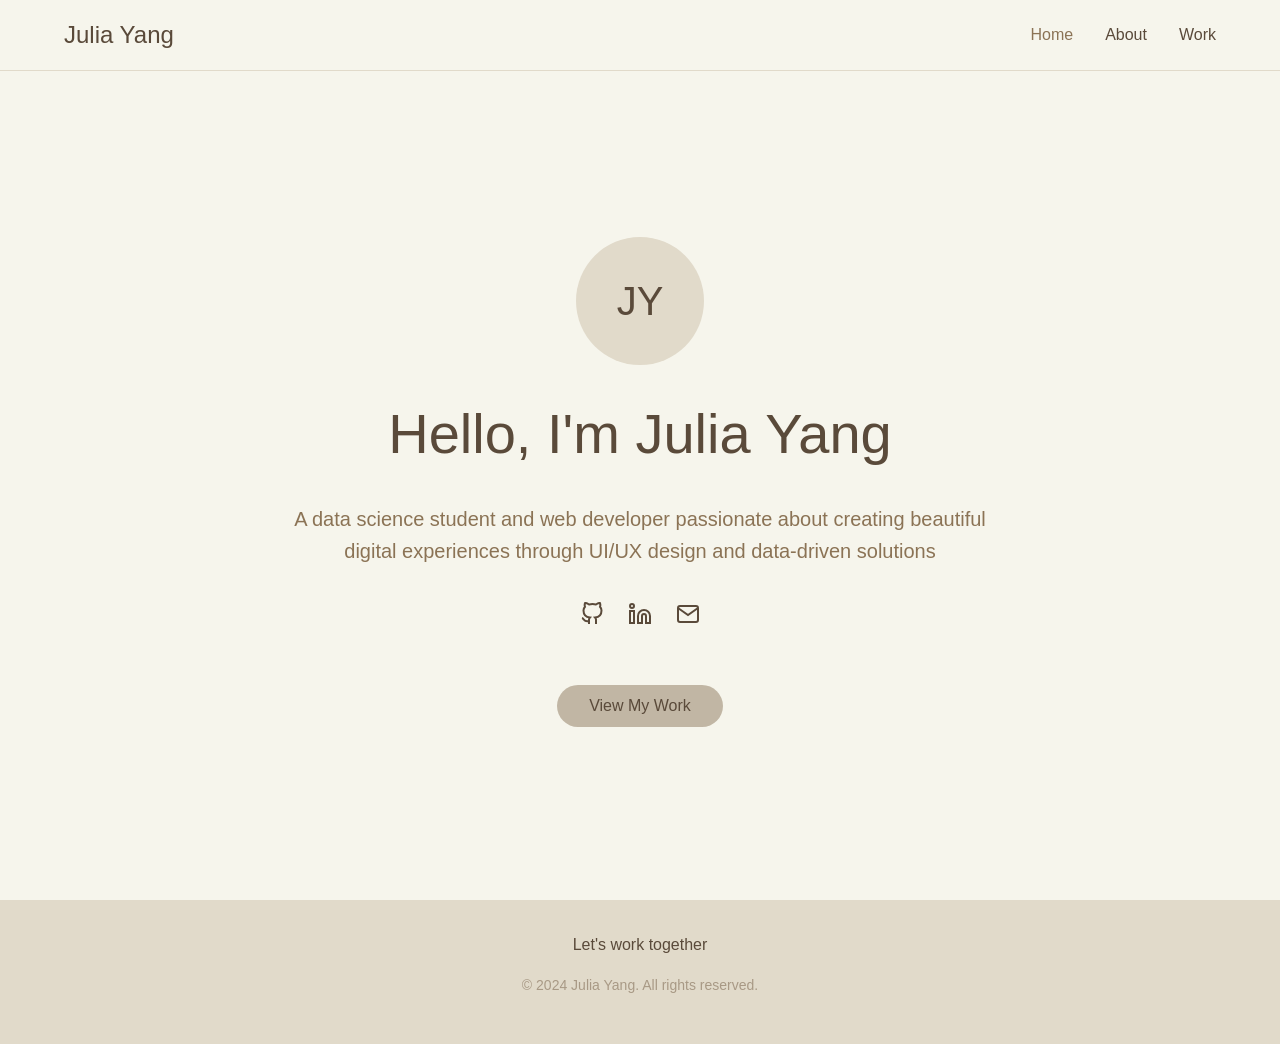
==== index.html @ 5ea70872 "Changed name" ====
<!DOCTYPE html>
<html lang="en">
<head>
    <meta charset="UTF-8">
    <meta name="viewport" content="width=device-width, initial-scale=1.0">
    <link rel="stylesheet" href="style.css">
    <title>Your Name - Portfolio</title>
</head>
<body>
    <!-- Navigation -->
    <nav>
        <div class="nav-container">
            <div class="logo">Julia Yang</div>
            <ul class="nav-links" id="navLinks">
                <li><a href="#" onclick="showSection('home')" class="active">Home</a></li>
                <li><a href="#" onclick="showSection('about')">About</a></li>
                <li><a href="#" onclick="showSection('work')">Work</a></li>
            </ul>
            <button class="menu-toggle" onclick="toggleMenu()">☰</button>
        </div>
    </nav>

    <!-- Home Section -->
    <section id="home" class="active">
        <div class="container">
            <div class="profile-circle">JY</div>
            <h1>Hello, I'm Julia Yang</h1>
            <p class="subtitle">A data science student and web developer passionate about creating beautiful digital experiences through UI/UX design and data-driven solutions</p>
            <div class="social-links">
                <a href="https://github.com/pei1230" aria-label="GitHub">
                    <svg width="24" height="24" viewBox="0 0 24 24" fill="none" stroke="currentColor" stroke-width="2">
                        <path d="M9 19c-5 1.5-5-2.5-7-3m14 6v-3.87a3.37 3.37 0 0 0-.94-2.61c3.14-.35 6.44-1.54 6.44-7A5.44 5.44 0 0 0 20 4.77 5.07 5.07 0 0 0 19.91 1S18.73.65 16 2.48a13.38 13.38 0 0 0-7 0C6.27.65 5.09 1 5.09 1A5.07 5.07 0 0 0 5 4.77a5.44 5.44 0 0 0-1.5 3.78c0 5.42 3.3 6.61 6.44 7A3.37 3.37 0 0 0 9 18.13V22"></path>
                    </svg>
                </a>
                <a href="https://www.linkedin.com/in/julia-peirong-yang/" aria-label="LinkedIn">
                    <svg width="24" height="24" viewBox="0 0 24 24" fill="none" stroke="currentColor" stroke-width="2">
                        <path d="M16 8a6 6 0 0 1 6 6v7h-4v-7a2 2 0 0 0-2-2 2 2 0 0 0-2 2v7h-4v-7a6 6 0 0 1 6-6z"></path>
                        <rect x="2" y="9" width="4" height="12"></rect>
                        <circle cx="4" cy="4" r="2"></circle>
                    </svg>
                </a>
                <a href="mailto:yangpeirang10140@gmail.com" aria-label="Email">
                    <svg width="24" height="24" viewBox="0 0 24 24" fill="none" stroke="currentColor" stroke-width="2">
                        <path d="M4 4h16c1.1 0 2 .9 2 2v12c0 1.1-.9 2-2 2H4c-1.1 0-2-.9-2-2V6c0-1.1.9-2 2-2z"></path>
                        <polyline points="22,6 12,13 2,6"></polyline>
                    </svg>
                </a>
            </div>
            <button class="btn" onclick="showSection('work')">View My Work</button>
        </div>
    </section>

    <!-- About Section -->
    <section id="about">
        <div class="container">
            <h2>About Me</h2>
            <div class="about-content">
                <div class="about-text">
                    <p>I'm a Data Science student at the University of Washington with a passion for creating elegant solutions at the intersection of design and technology. With experience in brand identity design, web development, and data analysis, I specialize in building responsive and user-friendly digital experiences.</p>
                    <p>My journey spans from researching quantum computing optimization algorithms in Tokyo to designing and launching websites for boutique hotels. I thrive on combining technical problem-solving with creative visual design to deliver impactful results.</p>
                </div>
                <div class="about-skills">
                    <h3>Skills</h3>
                    <div class="skills">
                        <span class="skill-tag">Python</span>
                        <span class="skill-tag">HTML & CSS</span>
                        <span class="skill-tag">R</span>
                        <span class="skill-tag">Java</span>
                        <span class="skill-tag">UI/UX Design</span>
                        <span class="skill-tag">Figma</span>
                        <span class="skill-tag">WordPress</span>
                        <span class="skill-tag">Data Analysis</span>
                    </div>
                    <h3>Education</h3>
                    <div class="education">
                        <p class="degree">B.S. in Informatics: Data Science</p>
                        <p class="university">University of Washington, June 2027</p>
                        <p class="degree" style="margin-top: 0.5rem;">Minor: Business Administration</p>
                        <p class="university">GPA: 3.7/4.0 • Dean's List</p>
                    </div>
                </div>
            </div>
        </div>
    </section>

    <!-- Work Section -->
    <section id="work">
        <div class="container">
            <h2>My Work</h2>
            <div class="projects-grid">
                <div class="project-card">
                    <img src="https://images.unsplash.com/photo-1566073771259-6a8506099945?w=800&auto=format&fit=crop" alt="Almeria Hotel Website" class="project-image">
                    <div class="project-content">
                        <h3 class="project-title">Almeria Boutique Hotel</h3>
                        <p class="project-description">Designed and launched a complete website for a 6-room boutique hotel, boosting customer base by 130% and attracting 5k+ visitors from domestic and international markets.</p>
                        <div class="project-tags">
                            <span class="project-tag">Web Design</span>
                            <span class="project-tag">UI/UX</span>
                            <span class="project-tag">WordPress</span>
                        </div>
                        <a href="https://almeria.co.jp" target="_blank" class="project-link">
                            View Project →
                        </a>
                    </div>
                </div>

                <div class="project-card">
                    <img src="https://images.unsplash.com/photo-1635070041078-e363dbe005cb?w=800&auto=format&fit=crop" alt="TSP Optimization Research" class="project-image">
                    <div class="project-content">
                        <h3 class="project-title">TSP Optimization with Quantum Computing</h3>
                        <p class="project-description">Implemented 2-opt and genetic algorithms in Python to solve the Traveling Salesman Problem using Tokyo's railway network data, analyzing convergence behavior and runtime efficiency.</p>
                        <div class="project-tags">
                            <span class="project-tag">Python</span>
                            <span class="project-tag">Algorithm Design</span>
                            <span class="project-tag">Data Analysis</span>
                        </div>
                        <a href="#" class="project-link">
                            View Project →
                        </a>
                    </div>
                </div>

                <div class="project-card">
                    <img src="https://images.unsplash.com/photo-1626785774625-ddcddc3445e9?w=800&auto=format&fit=crop" alt="Diamond Design Corporate Site" class="project-image">
                    <div class="project-content">
                        <h3 class="project-title">Diamond Design Japan Corporate Website</h3>
                        <p class="project-description">Leading design and development of corporate website to highlight services and brand values. Created 20+ logo iterations for minimal, modern brand identity.</p>
                        <div class="project-tags">
                            <span class="project-tag">Brand Identity</span>
                            <span class="project-tag">Web Development</span>
                            <span class="project-tag">Figma</span>
                        </div>
                        <a href="#" class="project-link">
                            View Project →
                        </a>
                    </div>
                </div>

                <div class="project-card">
                    <img src="https://images.unsplash.com/photo-1611162616475-46b635cb6868?w=800&auto=format&fit=crop" alt="Social Media Marketing" class="project-image">
                    <div class="project-content">
                        <h3 class="project-title">UNITE UW Social Media Campaign</h3>
                        <p class="project-description">Boosted program outreach by producing Instagram posts and weekly flyers for a student organization with 100+ members, capturing events and creating engaging visual content.</p>
                        <div class="project-tags">
                            <span class="project-tag">Digital Marketing</span>
                            <span class="project-tag">Photography</span>
                            <span class="project-tag">Design</span>
                        </div>
                        <a href="#" class="project-link">
                            View Project →
                        </a>
                    </div>
                </div>
            </div>
        </div>
    </section>

    <!-- Footer -->
    <footer>
        <p>Let's work together</p>
        <p class="copyright">© 2024 Julia Yang. All rights reserved.</p>
    </footer>

    <script>
        function showSection(sectionId) {
            // Hide all sections
            document.querySelectorAll('section').forEach(section => {
                section.classList.remove('active');
            });
            
            // Show selected section
            document.getElementById(sectionId).classList.add('active');
            
            // Update active nav link
            document.querySelectorAll('.nav-links a').forEach(link => {
                link.classList.remove('active');
            });
            event.target.classList.add('active');
            
            // Close mobile menu
            document.getElementById('navLinks').classList.remove('active');
        }

        function toggleMenu() {
            document.getElementById('navLinks').classList.toggle('active');
        }
    </script>
</body>
</html>
---- style.css ----
* {
            margin: 0;
            padding: 0;
            box-sizing: border-box;
        }

        body {
            font-family: -apple-system, BlinkMacSystemFont, 'Segoe UI', Roboto, 'Helvetica Neue', Arial, sans-serif;
            background-color: #F6F5EC;
            color: #5a4a3a;
            line-height: 1.6;
        }

        /* Navigation */
        nav {
            position: fixed;
            top: 0;
            width: 100%;
            background-color: rgba(246, 245, 236, 0.95);
            backdrop-filter: blur(10px);
            z-index: 1000;
            border-bottom: 1px solid #E1DACA;
        }

        .nav-container {
            max-width: 1200px;
            margin: 0 auto;
            padding: 1rem 1.5rem;
            display: flex;
            justify-content: space-between;
            align-items: center;
        }

        .logo {
            font-size: 1.5rem;
            font-weight: 300;
            color: #5a4a3a;
        }

        .nav-links {
            display: flex;
            gap: 2rem;
            list-style: none;
        }

        .nav-links a {
            color: #5a4a3a;
            text-decoration: none;
            transition: color 0.3s;
        }

        .nav-links a:hover,
        .nav-links a.active {
            color: #8b7355;
            font-weight: 500;
        }

        .menu-toggle {
            display: none;
            background: none;
            border: none;
            font-size: 1.5rem;
            color: #5a4a3a;
            cursor: pointer;
        }

        /* Sections */
        section {
            min-height: 100vh;
            padding: 6rem 1.5rem 2rem;
            display: none;
        }

        section.active {
            display: flex;
        }

        .container {
            max-width: 1200px;
            margin: 0 auto;
            width: 100%;
        }

        /* Home Section */
        #home {
            justify-content: center;
            align-items: center;
            text-align: center;
        }

        .profile-circle {
            width: 128px;
            height: 128px;
            margin: 0 auto 1.5rem;
            border-radius: 50%;
            background-color: #E1DACA;
            display: flex;
            align-items: center;
            justify-content: center;
            font-size: 2.5rem;
            color: #5a4a3a;
        }

        h1 {
            font-size: 3.5rem;
            font-weight: 300;
            color: #5a4a3a;
            margin-bottom: 1.5rem;
        }

        .subtitle {
            font-size: 1.25rem;
            color: #8b7355;
            margin-bottom: 2rem;
            max-width: 700px;
            margin-left: auto;
            margin-right: auto;
        }

        .social-links {
            display: flex;
            gap: 1.5rem;
            justify-content: center;
            margin-bottom: 3rem;
        }

        .social-links a {
            color: #5a4a3a;
            font-size: 1.5rem;
            transition: color 0.3s;
        }

        .social-links a:hover {
            color: #8b7355;
        }

        .btn {
            background-color: #C1B6A4;
            color: #5a4a3a;
            padding: 0.75rem 2rem;
            border-radius: 50px;
            border: none;
            font-size: 1rem;
            cursor: pointer;
            transition: background-color 0.3s;
            text-decoration: none;
            display: inline-block;
        }

        .btn:hover {
            background-color: #a89985;
        }

        /* About Section */
        #about {
            align-items: center;
        }

        h2 {
            font-size: 3rem;
            font-weight: 300;
            color: #5a4a3a;
            margin-bottom: 2rem;
        }

        .about-content {
            display: grid;
            grid-template-columns: 1fr 1fr;
            gap: 3rem;
        }

        .about-text p {
            margin-bottom: 1.5rem;
            line-height: 1.8;
        }

        h3 {
            font-size: 1.5rem;
            font-weight: 300;
            color: #5a4a3a;
            margin-bottom: 1rem;
        }

        .skills {
            display: flex;
            flex-wrap: wrap;
            gap: 0.5rem;
            margin-bottom: 2rem;
        }

        .skill-tag {
            background-color: #EFE7DA;
            color: #5a4a3a;
            padding: 0.5rem 1rem;
            border-radius: 50px;
            font-size: 0.875rem;
        }

        .education p {
            margin-bottom: 0.5rem;
        }

        .education .degree {
            font-weight: 500;
        }

        .education .university {
            color: #8b7355;
        }

        /* Work Section */
        #work {
            display: none;
            padding-top: 7rem;
        }

        #work.active {
            display: block;
        }

        #work h2 {
            text-align: center;
            margin-bottom: 3rem;
        }

        .projects-grid {
            display: grid;
            grid-template-columns: repeat(2, 1fr);
            gap: 2rem;
        }

        .project-card {
            background-color: white;
            border-radius: 8px;
            overflow: hidden;
            box-shadow: 0 1px 3px rgba(0,0,0,0.1);
            transition: box-shadow 0.3s;
        }

        .project-card:hover {
            box-shadow: 0 4px 12px rgba(0,0,0,0.15);
        }

        .project-image {
            width: 100%;
            height: 200px;
            object-fit: cover;
        }

        .project-content {
            padding: 1.5rem;
        }

        .project-title {
            font-size: 1.5rem;
            font-weight: 300;
            margin-bottom: 0.75rem;
        }

        .project-description {
            color: #8b7355;
            margin-bottom: 1rem;
        }

        .project-tags {
            display: flex;
            flex-wrap: wrap;
            gap: 0.5rem;
            margin-bottom: 1rem;
        }

        .project-tag {
            background-color: #EFE7DA;
            color: #5a4a3a;
            padding: 0.25rem 0.75rem;
            border-radius: 50px;
            font-size: 0.875rem;
        }

        .project-link {
            color: #C1B6A4;
            text-decoration: none;
            display: inline-flex;
            align-items: center;
            gap: 0.5rem;
            transition: color 0.3s;
        }

        .project-link:hover {
            color: #a89985;
        }

        /* Footer */
        footer {
            background-color: #E1DACA;
            text-align: center;
            padding: 2rem 1.5rem;
        }

        footer p {
            margin-bottom: 1rem;
        }

        footer a {
            color: #C1B6A4;
            text-decoration: none;
            transition: color 0.3s;
        }

        footer a:hover {
            color: #a89985;
        }

        .copyright {
            color: #a89985;
            font-size: 0.875rem;
            margin-top: 1rem;
        }

        /* Mobile Styles */
        @media (max-width: 768px) {
            .nav-links {
                display: none;
                position: absolute;
                top: 100%;
                left: 0;
                right: 0;
                background-color: #F6F5EC;
                flex-direction: column;
                padding: 1rem 1.5rem;
                border-top: 1px solid #E1DACA;
            }

            .nav-links.active {
                display: flex;
            }

            .menu-toggle {
                display: block;
            }

            h1 {
                font-size: 2.5rem;
            }

            h2 {
                font-size: 2rem;
            }

            .about-content {
                grid-template-columns: 1fr;
                gap: 2rem;
            }

            .projects-grid {
                grid-template-columns: 1fr;
            }
        }
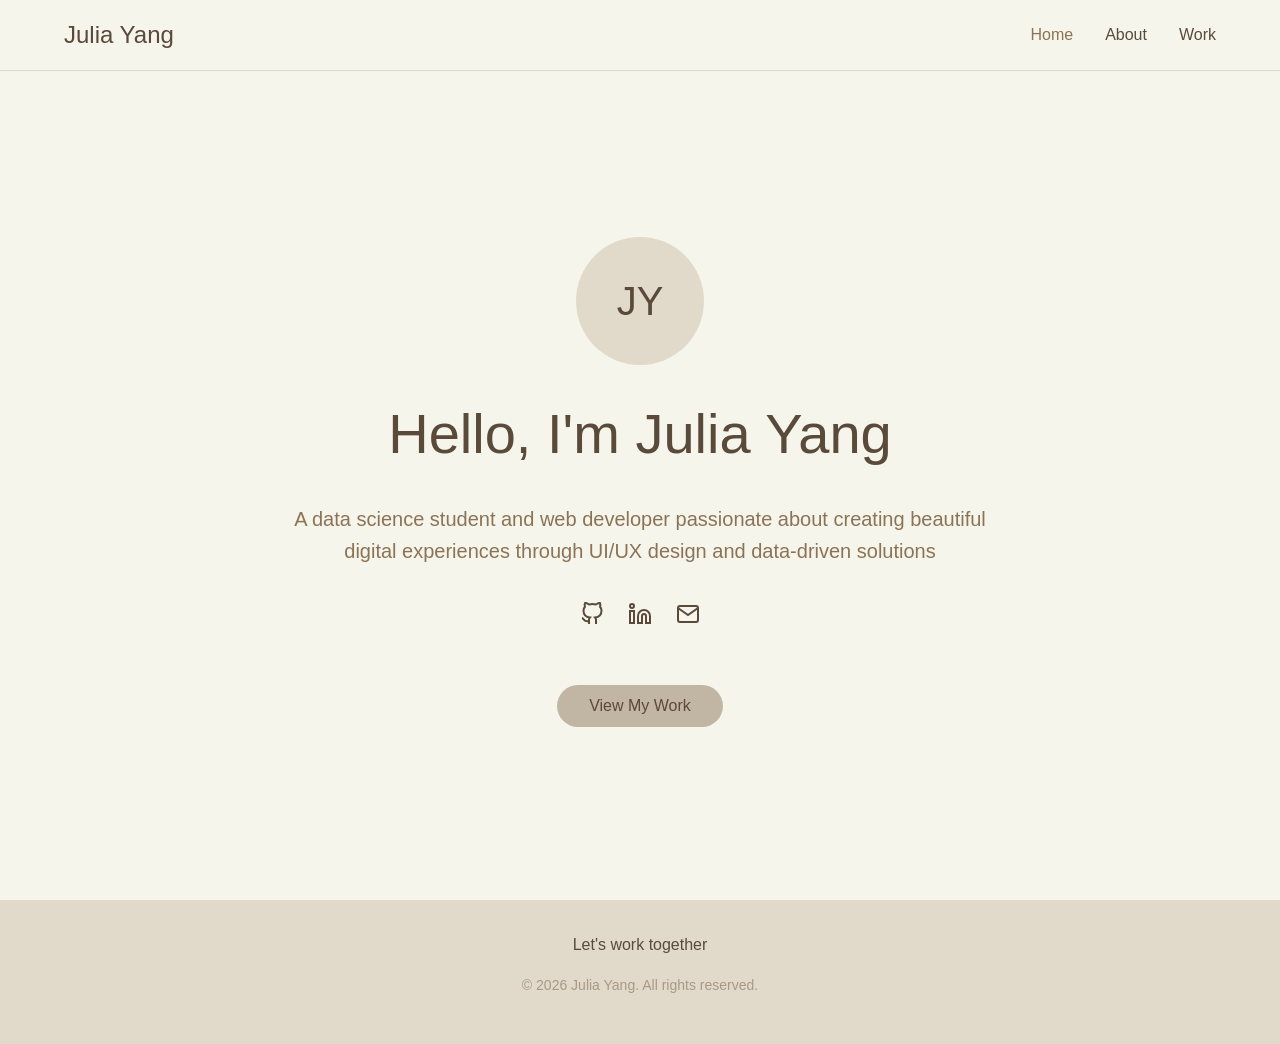
==== commit 6ae04e3d: "Edit content" ====
--- a/index.html
+++ b/index.html
@@ -55,11 +55,11 @@
         <div class="container">
             <h2>About Me</h2>
             <div class="about-content">
-                <div class="about-text">
-                    <p>I'm a Data Science student at the University of Washington with a passion for creating elegant solutions at the intersection of design and technology. With experience in brand identity design, web development, and data analysis, I specialize in building responsive and user-friendly digital experiences.</p>
-                    <p>My journey spans from researching quantum computing optimization algorithms in Tokyo to designing and launching websites for boutique hotels. I thrive on combining technical problem-solving with creative visual design to deliver impactful results.</p>
+                <div class="profile-pic">
+                    <img src="documents/profile.JPG">
                 </div>
-                <div class="about-skills">
+                <div class="about-right">
+                    <div class="about-skills">
                     <h3>Skills</h3>
                     <div class="skills">
                         <span class="skill-tag">Python</span>
@@ -79,6 +79,15 @@
                         <p class="university">GPA: 3.7/4.0 • Dean's List</p>
                     </div>
                 </div>
+                <div class="about-text">
+                    <p>I'm a Data Science student at the University of Washington with a passion for creating solutions at the intersection of design and technology. With experience in brand identity design, web development, and data analysis, I specialize in building responsive and user-friendly digital experiences.</p>
+                    <p>My journey spans from researching quantum computing optimization algorithms in Tokyo to designing and launching websites for boutique hotels. I thrive on combining technical problem-solving with creative visual design to deliver impactful results.</p>
+                </div>
+            
+                <a href="documents/Julia_Yang_Resume.pdf" target="_blank" class="resume-btn">
+                    View Resume
+                </a>
+
             </div>
         </div>
     </section>
@@ -89,9 +98,8 @@
             <h2>My Work</h2>
             <div class="projects-grid">
                 <div class="project-card">
-                    <img src="https://images.unsplash.com/photo-1566073771259-6a8506099945?w=800&auto=format&fit=crop" alt="Almeria Hotel Website" class="project-image">
                     <div class="project-content">
-                        <h3 class="project-title">Almeria Boutique Hotel</h3>
+                        <h3 class="project-title">Almeria Hotel</h3>
                         <p class="project-description">Designed and launched a complete website for a 6-room boutique hotel, boosting customer base by 130% and attracting 5k+ visitors from domestic and international markets.</p>
                         <div class="project-tags">
                             <span class="project-tag">Web Design</span>
@@ -105,7 +113,6 @@
                 </div>
 
                 <div class="project-card">
-                    <img src="https://images.unsplash.com/photo-1635070041078-e363dbe005cb?w=800&auto=format&fit=crop" alt="TSP Optimization Research" class="project-image">
                     <div class="project-content">
                         <h3 class="project-title">TSP Optimization with Quantum Computing</h3>
                         <p class="project-description">Implemented 2-opt and genetic algorithms in Python to solve the Traveling Salesman Problem using Tokyo's railway network data, analyzing convergence behavior and runtime efficiency.</p>
@@ -114,43 +121,13 @@
                             <span class="project-tag">Algorithm Design</span>
                             <span class="project-tag">Data Analysis</span>
                         </div>
-                        <a href="#" class="project-link">
+                        <a href="documents/Computer Science Traveling Salesman Problem.pdf" class="project-link">
                             View Project →
                         </a>
                     </div>
                 </div>
 
-                <div class="project-card">
-                    <img src="https://images.unsplash.com/photo-1626785774625-ddcddc3445e9?w=800&auto=format&fit=crop" alt="Diamond Design Corporate Site" class="project-image">
-                    <div class="project-content">
-                        <h3 class="project-title">Diamond Design Japan Corporate Website</h3>
-                        <p class="project-description">Leading design and development of corporate website to highlight services and brand values. Created 20+ logo iterations for minimal, modern brand identity.</p>
-                        <div class="project-tags">
-                            <span class="project-tag">Brand Identity</span>
-                            <span class="project-tag">Web Development</span>
-                            <span class="project-tag">Figma</span>
-                        </div>
-                        <a href="#" class="project-link">
-                            View Project →
-                        </a>
-                    </div>
-                </div>
-
-                <div class="project-card">
-                    <img src="https://images.unsplash.com/photo-1611162616475-46b635cb6868?w=800&auto=format&fit=crop" alt="Social Media Marketing" class="project-image">
-                    <div class="project-content">
-                        <h3 class="project-title">UNITE UW Social Media Campaign</h3>
-                        <p class="project-description">Boosted program outreach by producing Instagram posts and weekly flyers for a student organization with 100+ members, capturing events and creating engaging visual content.</p>
-                        <div class="project-tags">
-                            <span class="project-tag">Digital Marketing</span>
-                            <span class="project-tag">Photography</span>
-                            <span class="project-tag">Design</span>
-                        </div>
-                        <a href="#" class="project-link">
-                            View Project →
-                        </a>
-                    </div>
-                </div>
+            
             </div>
         </div>
     </section>
@@ -158,7 +135,7 @@
     <!-- Footer -->
     <footer>
         <p>Let's work together</p>
-        <p class="copyright">© 2024 Julia Yang. All rights reserved.</p>
+        <p class="copyright">© 2026 Julia Yang. All rights reserved.</p>
     </footer>
 
     <script>
--- a/style.css
+++ b/style.css
@@ -155,6 +155,21 @@
         #about {
             align-items: center;
         }
+        .profile-pic {
+            width: 100%;
+            max-width: 380px;
+            border-radius: 10px;
+            overflow: hidden;
+            background-color: #E1DACA;
+
+        }
+
+        .profile-pic img {
+            width: 100%;
+            height: auto;
+            object-fit: cover;            /* fills without distortion */
+            display: block;               /* removes inline gap */
+        }
 
         h2 {
             font-size: 3rem;
@@ -165,14 +180,29 @@
 
         .about-content {
             display: grid;
-            grid-template-columns: 1fr 1fr;
+            grid-template-columns: 420px 1fr; /* left image, right content */
             gap: 3rem;
-        }
-
+            align-items: start;
+
+        }
+        .about-right {
+            display: flex;
+            flex-direction: column;
+            gap: 2rem; /* space between (skills/edu) and paragraph */
+        }
+
+        .about-text {
+            grid-area: text;
+        }
+
+        .about-skills {
+            grid-area: skills;
+        }
         .about-text p {
             margin-bottom: 1.5rem;
             line-height: 1.8;
         }
+        
 
         h3 {
             font-size: 1.5rem;
@@ -207,6 +237,26 @@
         .education .university {
             color: #8b7355;
         }
+        .resume-btn {
+            align-self: flex-start;   /* keeps it aligned with paragraph */
+            width: fit-content;       /* prevents full width stretching */
+            
+            background-color: #C1B6A4;
+            color: #5a4a3a;
+            padding: 0.75rem 1.8rem;
+            border-radius: 50px;
+            text-decoration: none;
+            font-size: 0.95rem;
+            margin-top: 1.2rem;
+
+            transition: all 0.3s ease;
+        }
+
+        .resume-btn:hover {
+            background-color: #a89985;
+            transform: translateY(-2px);        
+        }
+
 
         /* Work Section */
         #work {
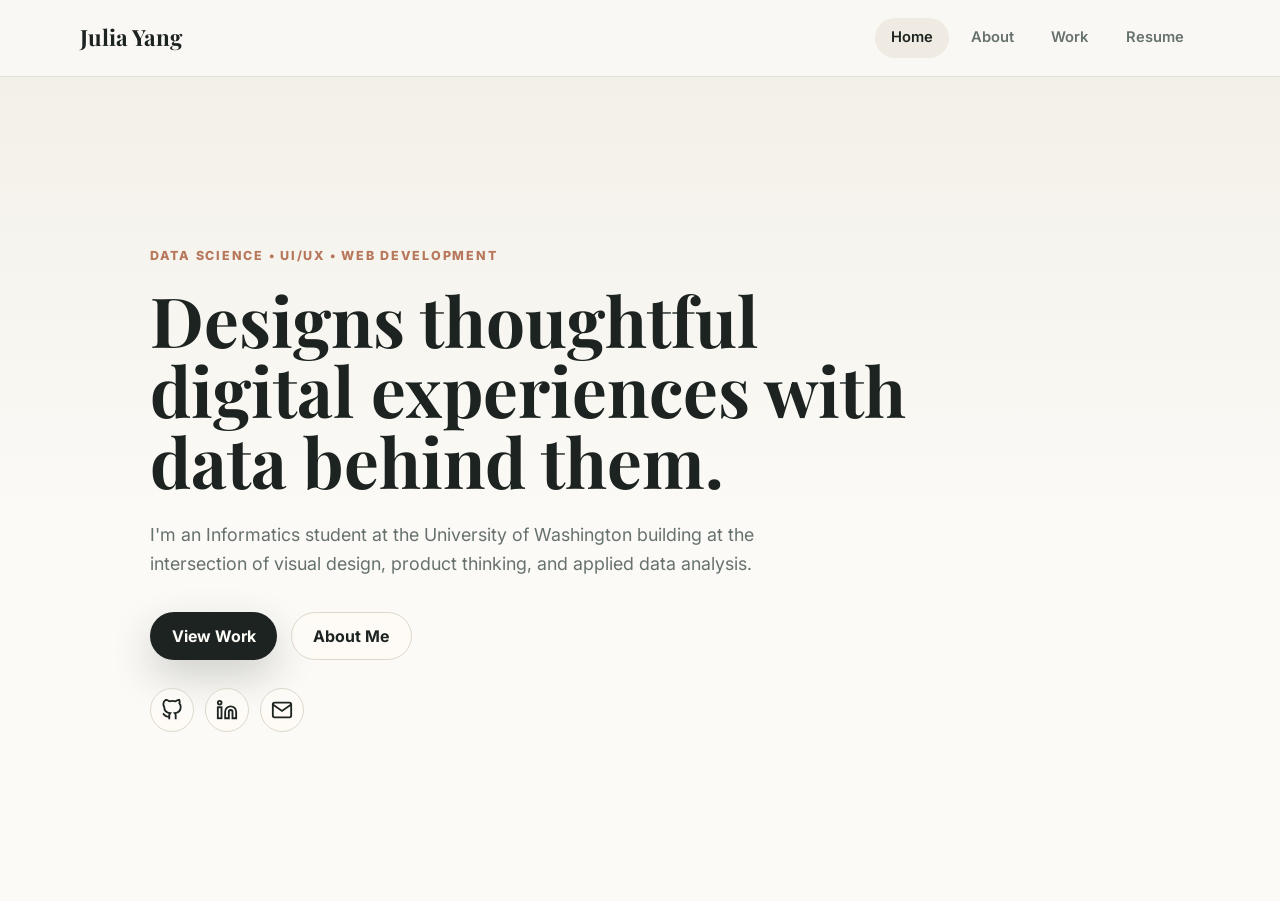
==== commit 2eb24fe7: "update format" ====
--- a/index.html
+++ b/index.html
@@ -3,164 +3,81 @@
 <head>
     <meta charset="UTF-8">
     <meta name="viewport" content="width=device-width, initial-scale=1.0">
+    <link rel="preconnect" href="https://fonts.googleapis.com">
+    <link rel="preconnect" href="https://fonts.gstatic.com" crossorigin>
+    <link href="https://fonts.googleapis.com/css2?family=Inter:wght@400;500;600;700;800&family=Playfair+Display:wght@600;700&display=swap" rel="stylesheet">
     <link rel="stylesheet" href="style.css">
-    <title>Your Name - Portfolio</title>
+    <title>Julia Yang - Portfolio</title>
 </head>
-<body>
-    <!-- Navigation -->
-    <nav>
-        <div class="nav-container">
-            <div class="logo">Julia Yang</div>
+<body class="home-page">
+    <header class="site-header">
+        <nav class="nav-container" aria-label="Main navigation">
+            <a class="logo" href="index.html">Julia Yang</a>
+            <button class="menu-toggle" type="button" aria-label="Open menu" aria-expanded="false" aria-controls="navLinks">
+                <span></span>
+                <span></span>
+            </button>
             <ul class="nav-links" id="navLinks">
-                <li><a href="#" onclick="showSection('home')" class="active">Home</a></li>
-                <li><a href="#" onclick="showSection('about')">About</a></li>
-                <li><a href="#" onclick="showSection('work')">Work</a></li>
+                <li><a class="active" href="index.html">Home</a></li>
+                <li><a href="about.html">About</a></li>
+                <li><a href="work.html">Work</a></li>
+                <li><a href="documents/Julia_Yang_Resume.pdf" target="_blank">Resume</a></li>
             </ul>
-            <button class="menu-toggle" onclick="toggleMenu()">☰</button>
-        </div>
-    </nav>
+        </nav>
+    </header>
 
-    <!-- Home Section -->
-    <section id="home" class="active">
-        <div class="container">
-            <div class="profile-circle">JY</div>
-            <h1>Hello, I'm Julia Yang</h1>
-            <p class="subtitle">A data science student and web developer passionate about creating beautiful digital experiences through UI/UX design and data-driven solutions</p>
-            <div class="social-links">
-                <a href="https://github.com/pei1230" aria-label="GitHub">
-                    <svg width="24" height="24" viewBox="0 0 24 24" fill="none" stroke="currentColor" stroke-width="2">
-                        <path d="M9 19c-5 1.5-5-2.5-7-3m14 6v-3.87a3.37 3.37 0 0 0-.94-2.61c3.14-.35 6.44-1.54 6.44-7A5.44 5.44 0 0 0 20 4.77 5.07 5.07 0 0 0 19.91 1S18.73.65 16 2.48a13.38 13.38 0 0 0-7 0C6.27.65 5.09 1 5.09 1A5.07 5.07 0 0 0 5 4.77a5.44 5.44 0 0 0-1.5 3.78c0 5.42 3.3 6.61 6.44 7A3.37 3.37 0 0 0 9 18.13V22"></path>
-                    </svg>
-                </a>
-                <a href="https://www.linkedin.com/in/julia-peirong-yang/" aria-label="LinkedIn">
-                    <svg width="24" height="24" viewBox="0 0 24 24" fill="none" stroke="currentColor" stroke-width="2">
-                        <path d="M16 8a6 6 0 0 1 6 6v7h-4v-7a2 2 0 0 0-2-2 2 2 0 0 0-2 2v7h-4v-7a6 6 0 0 1 6-6z"></path>
-                        <rect x="2" y="9" width="4" height="12"></rect>
-                        <circle cx="4" cy="4" r="2"></circle>
-                    </svg>
-                </a>
-                <a href="mailto:yangpeirang10140@gmail.com" aria-label="Email">
-                    <svg width="24" height="24" viewBox="0 0 24 24" fill="none" stroke="currentColor" stroke-width="2">
-                        <path d="M4 4h16c1.1 0 2 .9 2 2v12c0 1.1-.9 2-2 2H4c-1.1 0-2-.9-2-2V6c0-1.1.9-2 2-2z"></path>
-                        <polyline points="22,6 12,13 2,6"></polyline>
-                    </svg>
-                </a>
+    <main>
+        <section class="hero">
+            <div class="hero-copy">
+                <p class="eyebrow">Data Science • UI/UX • Web Development</p>
+                <h1>Designs thoughtful digital experiences with data behind them.</h1>
+                <p class="hero-text">
+                    I'm an Informatics student at the University of Washington building at the intersection of visual design,
+                    product thinking, and applied data analysis.
+                </p>
+                <div class="hero-actions">
+                    <a class="btn primary" href="work.html">View Work</a>
+                    <a class="btn secondary" href="about.html">About Me</a>
+                </div>
+                <div class="social-links" aria-label="Social links">
+                    <a href="https://github.com/pei1230" target="_blank" aria-label="GitHub">
+                        <svg width="22" height="22" viewBox="0 0 24 24" fill="none" stroke="currentColor" stroke-width="2">
+                            <path d="M9 19c-5 1.5-5-2.5-7-3m14 6v-3.87a3.37 3.37 0 0 0-.94-2.61c3.14-.35 6.44-1.54 6.44-7A5.44 5.44 0 0 0 20 4.77 5.07 5.07 0 0 0 19.91 1S18.73.65 16 2.48a13.38 13.38 0 0 0-7 0C6.27.65 5.09 1 5.09 1A5.44 5.44 0 0 0 3.5 8.55c0 5.42 3.3 6.61 6.44 7A3.37 3.37 0 0 0 9 18.13V22"></path>
+                        </svg>
+                    </a>
+                    <a href="https://www.linkedin.com/in/julia-peirong-yang/" target="_blank" aria-label="LinkedIn">
+                        <svg width="22" height="22" viewBox="0 0 24 24" fill="none" stroke="currentColor" stroke-width="2">
+                            <path d="M16 8a6 6 0 0 1 6 6v7h-4v-7a2 2 0 0 0-2-2 2 2 0 0 0-2 2v7h-4v-7a6 6 0 0 1 6-6z"></path>
+                            <rect x="2" y="9" width="4" height="12"></rect>
+                            <circle cx="4" cy="4" r="2"></circle>
+                        </svg>
+                    </a>
+                    <a href="mailto:yangpeirang10140@gmail.com" aria-label="Email">
+                        <svg width="22" height="22" viewBox="0 0 24 24" fill="none" stroke="currentColor" stroke-width="2">
+                            <path d="M4 4h16c1.1 0 2 .9 2 2v12c0 1.1-.9 2-2 2H4c-1.1 0-2-.9-2-2V6c0-1.1.9-2 2-2z"></path>
+                            <polyline points="22,6 12,13 2,6"></polyline>
+                        </svg>
+                    </a>
+                </div>
             </div>
-            <button class="btn" onclick="showSection('work')">View My Work</button>
-        </div>
-    </section>
-
-    <!-- About Section -->
-    <section id="about">
-        <div class="container">
-            <h2>About Me</h2>
-            <div class="about-content">
-                <div class="profile-pic">
-                    <img src="documents/profile.JPG">
-                </div>
-                <div class="about-right">
-                    <div class="about-skills">
-                    <h3>Skills</h3>
-                    <div class="skills">
-                        <span class="skill-tag">Python</span>
-                        <span class="skill-tag">HTML & CSS</span>
-                        <span class="skill-tag">R</span>
-                        <span class="skill-tag">Java</span>
-                        <span class="skill-tag">UI/UX Design</span>
-                        <span class="skill-tag">Figma</span>
-                        <span class="skill-tag">WordPress</span>
-                        <span class="skill-tag">Data Analysis</span>
-                    </div>
-                    <h3>Education</h3>
-                    <div class="education">
-                        <p class="degree">B.S. in Informatics: Data Science</p>
-                        <p class="university">University of Washington, June 2027</p>
-                        <p class="degree" style="margin-top: 0.5rem;">Minor: Business Administration</p>
-                        <p class="university">GPA: 3.7/4.0 • Dean's List</p>
-                    </div>
-                </div>
-                <div class="about-text">
-                    <p>I'm a Data Science student at the University of Washington with a passion for creating solutions at the intersection of design and technology. With experience in brand identity design, web development, and data analysis, I specialize in building responsive and user-friendly digital experiences.</p>
-                    <p>My journey spans from researching quantum computing optimization algorithms in Tokyo to designing and launching websites for boutique hotels. I thrive on combining technical problem-solving with creative visual design to deliver impactful results.</p>
-                </div>
-            
-                <a href="documents/Julia_Yang_Resume.pdf" target="_blank" class="resume-btn">
-                    View Resume
-                </a>
-
-            </div>
-        </div>
-    </section>
-
-    <!-- Work Section -->
-    <section id="work">
-        <div class="container">
-            <h2>My Work</h2>
-            <div class="projects-grid">
-                <div class="project-card">
-                    <div class="project-content">
-                        <h3 class="project-title">Almeria Hotel</h3>
-                        <p class="project-description">Designed and launched a complete website for a 6-room boutique hotel, boosting customer base by 130% and attracting 5k+ visitors from domestic and international markets.</p>
-                        <div class="project-tags">
-                            <span class="project-tag">Web Design</span>
-                            <span class="project-tag">UI/UX</span>
-                            <span class="project-tag">WordPress</span>
-                        </div>
-                        <a href="https://almeria.co.jp" target="_blank" class="project-link">
-                            View Project →
-                        </a>
-                    </div>
-                </div>
-
-                <div class="project-card">
-                    <div class="project-content">
-                        <h3 class="project-title">TSP Optimization with Quantum Computing</h3>
-                        <p class="project-description">Implemented 2-opt and genetic algorithms in Python to solve the Traveling Salesman Problem using Tokyo's railway network data, analyzing convergence behavior and runtime efficiency.</p>
-                        <div class="project-tags">
-                            <span class="project-tag">Python</span>
-                            <span class="project-tag">Algorithm Design</span>
-                            <span class="project-tag">Data Analysis</span>
-                        </div>
-                        <a href="documents/Computer Science Traveling Salesman Problem.pdf" class="project-link">
-                            View Project →
-                        </a>
-                    </div>
-                </div>
-
-            
-            </div>
-        </div>
-    </section>
-
-    <!-- Footer -->
-    <footer>
-        <p>Let's work together</p>
-        <p class="copyright">© 2026 Julia Yang. All rights reserved.</p>
-    </footer>
+        </section>
+    </main>
 
     <script>
-        function showSection(sectionId) {
-            // Hide all sections
-            document.querySelectorAll('section').forEach(section => {
-                section.classList.remove('active');
+        const menuToggle = document.querySelector('.menu-toggle');
+        const navLinks = document.querySelector('#navLinks');
+
+        menuToggle.addEventListener('click', () => {
+            const isOpen = navLinks.classList.toggle('active');
+            menuToggle.setAttribute('aria-expanded', String(isOpen));
+        });
+
+        navLinks.querySelectorAll('a').forEach((link) => {
+            link.addEventListener('click', () => {
+                navLinks.classList.remove('active');
+                menuToggle.setAttribute('aria-expanded', 'false');
             });
-            
-            // Show selected section
-            document.getElementById(sectionId).classList.add('active');
-            
-            // Update active nav link
-            document.querySelectorAll('.nav-links a').forEach(link => {
-                link.classList.remove('active');
-            });
-            event.target.classList.add('active');
-            
-            // Close mobile menu
-            document.getElementById('navLinks').classList.remove('active');
-        }
-
-        function toggleMenu() {
-            document.getElementById('navLinks').classList.toggle('active');
-        }
+        });
     </script>
 </body>
-</html>+</html>
--- a/style.css
+++ b/style.css
@@ -1,408 +1,588 @@
-        * {
-            margin: 0;
-            padding: 0;
-            box-sizing: border-box;
-        }
-
-        body {
-            font-family: -apple-system, BlinkMacSystemFont, 'Segoe UI', Roboto, 'Helvetica Neue', Arial, sans-serif;
-            background-color: #F6F5EC;
-            color: #5a4a3a;
-            line-height: 1.6;
-        }
-
-        /* Navigation */
-        nav {
-            position: fixed;
-            top: 0;
-            width: 100%;
-            background-color: rgba(246, 245, 236, 0.95);
-            backdrop-filter: blur(10px);
-            z-index: 1000;
-            border-bottom: 1px solid #E1DACA;
-        }
-
-        .nav-container {
-            max-width: 1200px;
-            margin: 0 auto;
-            padding: 1rem 1.5rem;
-            display: flex;
-            justify-content: space-between;
-            align-items: center;
-        }
-
-        .logo {
-            font-size: 1.5rem;
-            font-weight: 300;
-            color: #5a4a3a;
-        }
-
-        .nav-links {
-            display: flex;
-            gap: 2rem;
-            list-style: none;
-        }
-
-        .nav-links a {
-            color: #5a4a3a;
-            text-decoration: none;
-            transition: color 0.3s;
-        }
-
-        .nav-links a:hover,
-        .nav-links a.active {
-            color: #8b7355;
-            font-weight: 500;
-        }
-
-        .menu-toggle {
-            display: none;
-            background: none;
-            border: none;
-            font-size: 1.5rem;
-            color: #5a4a3a;
-            cursor: pointer;
-        }
-
-        /* Sections */
-        section {
-            min-height: 100vh;
-            padding: 6rem 1.5rem 2rem;
-            display: none;
-        }
-
-        section.active {
-            display: flex;
-        }
-
-        .container {
-            max-width: 1200px;
-            margin: 0 auto;
-            width: 100%;
-        }
-
-        /* Home Section */
-        #home {
-            justify-content: center;
-            align-items: center;
-            text-align: center;
-        }
-
-        .profile-circle {
-            width: 128px;
-            height: 128px;
-            margin: 0 auto 1.5rem;
-            border-radius: 50%;
-            background-color: #E1DACA;
-            display: flex;
-            align-items: center;
-            justify-content: center;
-            font-size: 2.5rem;
-            color: #5a4a3a;
-        }
-
-        h1 {
-            font-size: 3.5rem;
-            font-weight: 300;
-            color: #5a4a3a;
-            margin-bottom: 1.5rem;
-        }
-
-        .subtitle {
-            font-size: 1.25rem;
-            color: #8b7355;
-            margin-bottom: 2rem;
-            max-width: 700px;
-            margin-left: auto;
-            margin-right: auto;
-        }
-
-        .social-links {
-            display: flex;
-            gap: 1.5rem;
-            justify-content: center;
-            margin-bottom: 3rem;
-        }
-
-        .social-links a {
-            color: #5a4a3a;
-            font-size: 1.5rem;
-            transition: color 0.3s;
-        }
-
-        .social-links a:hover {
-            color: #8b7355;
-        }
-
-        .btn {
-            background-color: #C1B6A4;
-            color: #5a4a3a;
-            padding: 0.75rem 2rem;
-            border-radius: 50px;
-            border: none;
-            font-size: 1rem;
-            cursor: pointer;
-            transition: background-color 0.3s;
-            text-decoration: none;
-            display: inline-block;
-        }
-
-        .btn:hover {
-            background-color: #a89985;
-        }
-
-        /* About Section */
-        #about {
-            align-items: center;
-        }
-        .profile-pic {
-            width: 100%;
-            max-width: 380px;
-            border-radius: 10px;
-            overflow: hidden;
-            background-color: #E1DACA;
-
-        }
-
-        .profile-pic img {
-            width: 100%;
-            height: auto;
-            object-fit: cover;            /* fills without distortion */
-            display: block;               /* removes inline gap */
-        }
-
-        h2 {
-            font-size: 3rem;
-            font-weight: 300;
-            color: #5a4a3a;
-            margin-bottom: 2rem;
-        }
-
-        .about-content {
-            display: grid;
-            grid-template-columns: 420px 1fr; /* left image, right content */
-            gap: 3rem;
-            align-items: start;
-
-        }
-        .about-right {
-            display: flex;
-            flex-direction: column;
-            gap: 2rem; /* space between (skills/edu) and paragraph */
-        }
-
-        .about-text {
-            grid-area: text;
-        }
-
-        .about-skills {
-            grid-area: skills;
-        }
-        .about-text p {
-            margin-bottom: 1.5rem;
-            line-height: 1.8;
-        }
-        
-
-        h3 {
-            font-size: 1.5rem;
-            font-weight: 300;
-            color: #5a4a3a;
-            margin-bottom: 1rem;
-        }
-
-        .skills {
-            display: flex;
-            flex-wrap: wrap;
-            gap: 0.5rem;
-            margin-bottom: 2rem;
-        }
-
-        .skill-tag {
-            background-color: #EFE7DA;
-            color: #5a4a3a;
-            padding: 0.5rem 1rem;
-            border-radius: 50px;
-            font-size: 0.875rem;
-        }
-
-        .education p {
-            margin-bottom: 0.5rem;
-        }
-
-        .education .degree {
-            font-weight: 500;
-        }
-
-        .education .university {
-            color: #8b7355;
-        }
-        .resume-btn {
-            align-self: flex-start;   /* keeps it aligned with paragraph */
-            width: fit-content;       /* prevents full width stretching */
-            
-            background-color: #C1B6A4;
-            color: #5a4a3a;
-            padding: 0.75rem 1.8rem;
-            border-radius: 50px;
-            text-decoration: none;
-            font-size: 0.95rem;
-            margin-top: 1.2rem;
-
-            transition: all 0.3s ease;
-        }
-
-        .resume-btn:hover {
-            background-color: #a89985;
-            transform: translateY(-2px);        
-        }
-
-
-        /* Work Section */
-        #work {
-            display: none;
-            padding-top: 7rem;
-        }
-
-        #work.active {
-            display: block;
-        }
-
-        #work h2 {
-            text-align: center;
-            margin-bottom: 3rem;
-        }
-
-        .projects-grid {
-            display: grid;
-            grid-template-columns: repeat(2, 1fr);
-            gap: 2rem;
-        }
-
-        .project-card {
-            background-color: white;
-            border-radius: 8px;
-            overflow: hidden;
-            box-shadow: 0 1px 3px rgba(0,0,0,0.1);
-            transition: box-shadow 0.3s;
-        }
-
-        .project-card:hover {
-            box-shadow: 0 4px 12px rgba(0,0,0,0.15);
-        }
-
-        .project-image {
-            width: 100%;
-            height: 200px;
-            object-fit: cover;
-        }
-
-        .project-content {
-            padding: 1.5rem;
-        }
-
-        .project-title {
-            font-size: 1.5rem;
-            font-weight: 300;
-            margin-bottom: 0.75rem;
-        }
-
-        .project-description {
-            color: #8b7355;
-            margin-bottom: 1rem;
-        }
-
-        .project-tags {
-            display: flex;
-            flex-wrap: wrap;
-            gap: 0.5rem;
-            margin-bottom: 1rem;
-        }
-
-        .project-tag {
-            background-color: #EFE7DA;
-            color: #5a4a3a;
-            padding: 0.25rem 0.75rem;
-            border-radius: 50px;
-            font-size: 0.875rem;
-        }
-
-        .project-link {
-            color: #C1B6A4;
-            text-decoration: none;
-            display: inline-flex;
-            align-items: center;
-            gap: 0.5rem;
-            transition: color 0.3s;
-        }
-
-        .project-link:hover {
-            color: #a89985;
-        }
-
-        /* Footer */
-        footer {
-            background-color: #E1DACA;
-            text-align: center;
-            padding: 2rem 1.5rem;
-        }
-
-        footer p {
-            margin-bottom: 1rem;
-        }
-
-        footer a {
-            color: #C1B6A4;
-            text-decoration: none;
-            transition: color 0.3s;
-        }
-
-        footer a:hover {
-            color: #a89985;
-        }
-
-        .copyright {
-            color: #a89985;
-            font-size: 0.875rem;
-            margin-top: 1rem;
-        }
-
-        /* Mobile Styles */
-        @media (max-width: 768px) {
-            .nav-links {
-                display: none;
-                position: absolute;
-                top: 100%;
-                left: 0;
-                right: 0;
-                background-color: #F6F5EC;
-                flex-direction: column;
-                padding: 1rem 1.5rem;
-                border-top: 1px solid #E1DACA;
-            }
-
-            .nav-links.active {
-                display: flex;
-            }
-
-            .menu-toggle {
-                display: block;
-            }
-
-            h1 {
-                font-size: 2.5rem;
-            }
-
-            h2 {
-                font-size: 2rem;
-            }
-
-            .about-content {
-                grid-template-columns: 1fr;
-                gap: 2rem;
-            }
-
-            .projects-grid {
-                grid-template-columns: 1fr;
-            }
-        }
+:root {
+    --ink: #1c2321;
+    --muted: #67716d;
+    --paper: #fbfaf6;
+    --soft: #efebe2;
+    --line: #ded8cc;
+    --sage: #7d917c;
+    --clay: #b7775b;
+    --blue: #426979;
+    --cream: #fffdf8;
+    --shadow: 0 24px 80px rgba(40, 35, 29, 0.12);
+}
+
+* {
+    box-sizing: border-box;
+    margin: 0;
+    padding: 0;
+}
+
+html {
+    scroll-behavior: smooth;
+}
+
+body {
+    min-height: 100vh;
+    background:
+        linear-gradient(180deg, rgba(239, 235, 226, 0.78) 0%, rgba(251, 250, 246, 0) 520px),
+        var(--paper);
+    color: var(--ink);
+    font-family: "Inter", -apple-system, BlinkMacSystemFont, "Segoe UI", sans-serif;
+    line-height: 1.6;
+}
+
+img {
+    display: block;
+    max-width: 100%;
+}
+
+a {
+    color: inherit;
+    text-decoration: none;
+}
+
+.site-header {
+    position: sticky;
+    top: 0;
+    z-index: 20;
+    border-bottom: 1px solid rgba(222, 216, 204, 0.72);
+    background: rgba(251, 250, 246, 0.86);
+    backdrop-filter: blur(18px);
+}
+
+.nav-container {
+    width: min(1120px, calc(100% - 40px));
+    margin: 0 auto;
+    min-height: 76px;
+    display: flex;
+    align-items: center;
+    justify-content: space-between;
+}
+
+.logo {
+    font-family: "Playfair Display", Georgia, serif;
+    font-size: 1.4rem;
+    font-weight: 700;
+    letter-spacing: 0;
+}
+
+.nav-links {
+    display: flex;
+    align-items: center;
+    gap: 0.35rem;
+    list-style: none;
+}
+
+.nav-links a {
+    display: inline-flex;
+    align-items: center;
+    min-height: 40px;
+    border-radius: 999px;
+    padding: 0 1rem;
+    color: var(--muted);
+    font-size: 0.92rem;
+    font-weight: 600;
+}
+
+.nav-links a:hover,
+.nav-links a.active {
+    background: var(--soft);
+    color: var(--ink);
+}
+
+.menu-toggle {
+    display: none;
+    width: 44px;
+    height: 44px;
+    border: 1px solid var(--line);
+    border-radius: 50%;
+    background: var(--cream);
+    cursor: pointer;
+}
+
+.menu-toggle span {
+    display: block;
+    width: 18px;
+    height: 2px;
+    margin: 5px auto;
+    border-radius: 2px;
+    background: var(--ink);
+}
+
+.hero,
+.section {
+    width: min(1120px, calc(100% - 40px));
+    margin: 0 auto;
+}
+
+.hero {
+    min-height: calc(100vh - 76px);
+    padding: 78px 0 64px;
+    display: grid;
+    grid-template-columns: minmax(0, 1.05fr) minmax(320px, 0.72fr);
+    gap: 64px;
+    align-items: center;
+}
+
+.eyebrow {
+    color: var(--clay);
+    font-size: 0.78rem;
+    font-weight: 800;
+    letter-spacing: 0.14em;
+    text-transform: uppercase;
+}
+
+h1,
+.page-title {
+    font-family: "Playfair Display", Georgia, serif;
+    font-weight: 700;
+    letter-spacing: 0;
+    line-height: 1.02;
+}
+
+h1 {
+    max-width: 820px;
+    margin-top: 18px;
+    font-size: clamp(3rem, 5.4vw, 5.35rem);
+}
+
+.page-title {
+    max-width: 780px;
+    margin-top: 12px;
+    font-size: clamp(2.35rem, 5vw, 4.5rem);
+}
+
+.home-page .hero {
+    padding: 34px 0;
+    grid-template-columns: 1fr;
+    max-width: 980px;
+    text-align: left;
+}
+
+.home-page .hero-copy {
+    max-width: 920px;
+}
+
+.hero-text {
+    max-width: 660px;
+    margin-top: 26px;
+    color: var(--muted);
+    font-size: 1.12rem;
+}
+
+.hero-actions {
+    display: flex;
+    flex-wrap: wrap;
+    gap: 0.85rem;
+    margin-top: 34px;
+}
+
+.btn {
+    display: inline-flex;
+    align-items: center;
+    justify-content: center;
+    min-height: 48px;
+    border-radius: 999px;
+    padding: 0 1.35rem;
+    font-weight: 700;
+    transition: transform 0.2s ease, box-shadow 0.2s ease, background 0.2s ease;
+}
+
+.btn:hover {
+    transform: translateY(-2px);
+}
+
+.btn.primary {
+    background: var(--ink);
+    color: var(--cream);
+    box-shadow: 0 16px 40px rgba(28, 35, 33, 0.2);
+}
+
+.btn.secondary {
+    border: 1px solid var(--line);
+    background: rgba(255, 253, 248, 0.72);
+    color: var(--ink);
+}
+
+.social-links {
+    display: flex;
+    gap: 0.7rem;
+    margin-top: 28px;
+}
+
+.social-links a {
+    display: inline-flex;
+    width: 44px;
+    height: 44px;
+    align-items: center;
+    justify-content: center;
+    border: 1px solid var(--line);
+    border-radius: 50%;
+    background: rgba(255, 253, 248, 0.72);
+    color: var(--ink);
+    transition: background 0.2s ease, transform 0.2s ease;
+}
+
+.social-links a:hover {
+    background: var(--soft);
+    transform: translateY(-2px);
+}
+
+.hero-visual {
+    position: relative;
+    min-height: 560px;
+    border-radius: 34px;
+    overflow: hidden;
+    background: var(--soft);
+    box-shadow: var(--shadow);
+}
+
+.hero-visual img {
+    width: 100%;
+    height: 100%;
+    min-height: 560px;
+    object-fit: cover;
+    object-position: center 30%;
+}
+
+.stats-panel {
+    position: absolute;
+    right: 22px;
+    bottom: 22px;
+    width: min(240px, calc(100% - 44px));
+    border: 1px solid rgba(255, 255, 255, 0.5);
+    border-radius: 24px;
+    padding: 18px;
+    background: rgba(255, 253, 248, 0.84);
+    backdrop-filter: blur(18px);
+}
+
+.stats-panel span {
+    display: block;
+    font-family: "Playfair Display", Georgia, serif;
+    font-size: 3rem;
+    font-weight: 700;
+    line-height: 1;
+}
+
+.stats-panel p {
+    margin-top: 8px;
+    color: var(--muted);
+    font-size: 0.9rem;
+}
+
+.section {
+    padding: 112px 0;
+}
+
+.page-section {
+    min-height: calc(100vh - 76px);
+}
+
+.section-heading {
+    margin-bottom: 44px;
+}
+
+.about-grid {
+    display: grid;
+    grid-template-columns: minmax(0, 1fr) 420px;
+    gap: 36px;
+    align-items: start;
+}
+
+.about-story {
+    border-top: 1px solid var(--line);
+    padding-top: 30px;
+}
+
+.about-story p {
+    max-width: 760px;
+    color: var(--muted);
+    font-size: 1.08rem;
+}
+
+.about-story p + p {
+    margin-top: 18px;
+}
+
+.text-link {
+    display: inline-flex;
+    margin-top: 26px;
+    color: var(--blue);
+    font-weight: 800;
+}
+
+.text-link:hover {
+    color: var(--clay);
+}
+
+.info-stack {
+    display: grid;
+    gap: 18px;
+}
+
+.info-block,
+.project-card {
+    border: 1px solid var(--line);
+    border-radius: 8px;
+    background: var(--cream);
+}
+
+.info-block {
+    padding: 26px;
+}
+
+h2,
+h3 {
+    font-size: 1.25rem;
+    line-height: 1.25;
+}
+
+.info-block h2,
+.info-block h3 {
+    margin-bottom: 18px;
+}
+
+.skills {
+    display: flex;
+    flex-wrap: wrap;
+    gap: 0.55rem;
+}
+
+.skills span,
+.project-tags span {
+    display: inline-flex;
+    align-items: center;
+    min-height: 32px;
+    border-radius: 999px;
+    background: var(--soft);
+    padding: 0 0.78rem;
+    color: var(--ink);
+    font-size: 0.82rem;
+    font-weight: 700;
+}
+
+.degree {
+    color: var(--ink);
+    font-weight: 800;
+}
+
+.info-block p {
+    color: var(--muted);
+}
+
+.info-block p + .degree {
+    margin-top: 14px;
+}
+
+.work-section {
+    padding-top: 82px;
+}
+
+.projects-grid {
+    display: grid;
+    grid-template-columns: repeat(2, minmax(0, 1fr));
+    gap: 22px;
+}
+
+.project-card {
+    overflow: hidden;
+    transition: transform 0.2s ease, box-shadow 0.2s ease;
+}
+
+.project-card:hover {
+    transform: translateY(-4px);
+    box-shadow: var(--shadow);
+}
+
+.project-card.featured {
+    grid-column: span 2;
+    display: grid;
+    grid-template-columns: minmax(0, 0.88fr) minmax(0, 1fr);
+}
+
+.project-media {
+    min-height: 260px;
+    display: flex;
+    align-items: flex-end;
+    padding: 20px;
+    border-bottom: 1px solid var(--line);
+    background: var(--soft);
+    color: var(--muted);
+}
+
+.project-media span {
+    border: 1px solid var(--line);
+    border-radius: 999px;
+    padding: 0.46rem 0.82rem;
+    background: var(--cream);
+    font-size: 0.78rem;
+    font-weight: 800;
+    letter-spacing: 0.08em;
+    text-transform: uppercase;
+}
+
+.project-content {
+    padding: 30px;
+}
+
+.project-kicker {
+    margin-bottom: 10px;
+    color: var(--clay);
+    font-size: 0.78rem;
+    font-weight: 800;
+    letter-spacing: 0.12em;
+    text-transform: uppercase;
+}
+
+.project-content h2,
+.project-content h3 {
+    font-size: clamp(1.45rem, 2.8vw, 2.45rem);
+}
+
+.project-content p:not(.project-kicker) {
+    margin-top: 14px;
+    color: var(--muted);
+}
+
+.project-tags {
+    display: flex;
+    flex-wrap: wrap;
+    gap: 0.5rem;
+    margin-top: 22px;
+}
+
+.project-content a {
+    display: inline-flex;
+    margin-top: 24px;
+    color: var(--blue);
+    font-weight: 800;
+}
+
+.project-content a::after {
+    content: "→";
+    margin-left: 8px;
+    transition: transform 0.2s ease;
+}
+
+.project-content a:hover::after {
+    transform: translateX(4px);
+}
+
+footer {
+    width: min(1120px, calc(100% - 40px));
+    margin: 0 auto;
+    border-top: 1px solid var(--line);
+    padding: 42px 0 52px;
+    color: var(--muted);
+}
+
+footer p:first-child {
+    color: var(--ink);
+    font-family: "Playfair Display", Georgia, serif;
+    font-size: clamp(1.8rem, 4vw, 3rem);
+    font-weight: 700;
+}
+
+footer a {
+    display: inline-flex;
+    margin-top: 10px;
+    color: var(--blue);
+    font-weight: 800;
+}
+
+.copyright {
+    margin-top: 28px;
+    font-size: 0.9rem;
+}
+
+@media (max-width: 900px) {
+    .hero {
+        grid-template-columns: 1fr;
+        gap: 36px;
+        padding-top: 52px;
+    }
+
+    .hero-visual,
+    .hero-visual img {
+        min-height: 520px;
+    }
+
+    .about-grid,
+    .project-card.featured {
+        grid-template-columns: 1fr;
+    }
+
+    .projects-grid {
+        grid-template-columns: 1fr;
+    }
+
+    .project-card.featured {
+        grid-column: span 1;
+    }
+}
+
+@media (max-width: 700px) {
+    .nav-container,
+    .hero,
+    .section,
+    footer {
+        width: min(100% - 28px, 1120px);
+    }
+
+    .nav-links {
+        position: absolute;
+        left: 14px;
+        right: 14px;
+        top: 68px;
+        display: none;
+        flex-direction: column;
+        align-items: stretch;
+        border: 1px solid var(--line);
+        border-radius: 8px;
+        background: var(--cream);
+        padding: 0.6rem;
+        box-shadow: var(--shadow);
+    }
+
+    .nav-links.active {
+        display: flex;
+    }
+
+    .nav-links a {
+        justify-content: center;
+    }
+
+    .menu-toggle {
+        display: block;
+    }
+
+    .hero {
+        min-height: auto;
+        padding-bottom: 48px;
+    }
+
+    h1 {
+        font-size: clamp(2.7rem, 15vw, 4rem);
+    }
+
+    .hero-text,
+    .about-story p {
+        font-size: 1rem;
+    }
+
+    .hero-visual,
+    .hero-visual img {
+        min-height: 430px;
+        border-radius: 24px;
+    }
+
+    .section {
+        padding: 74px 0;
+    }
+
+    .project-content,
+    .info-block {
+        padding: 22px;
+    }
+}
